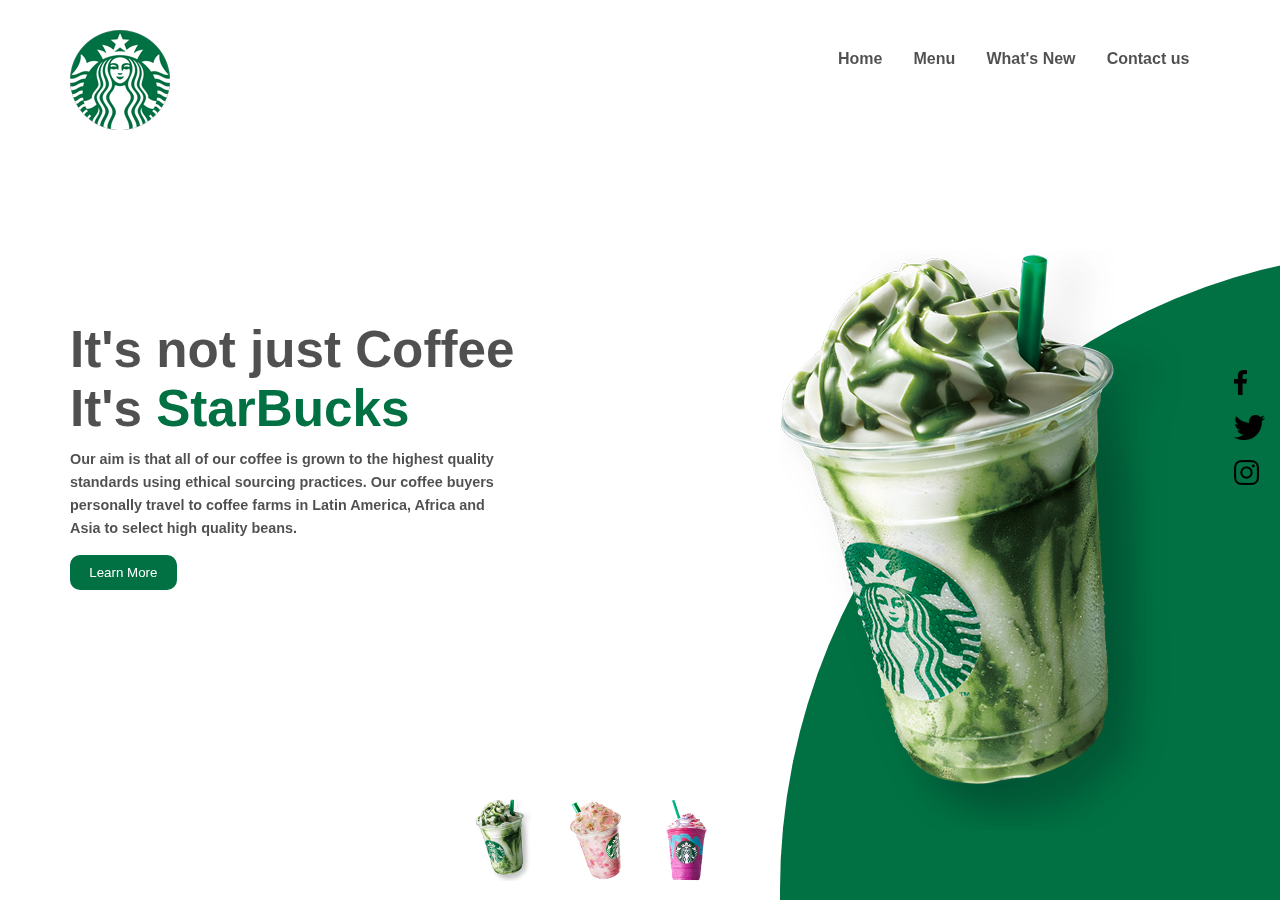
==== Star Bucks/index.html @ e0776c3a "StarBucks" ====
<!DOCTYPE html>
<html lang="en">
<head>
    <meta charset="UTF-8">
    <meta name="viewport" content="width=device-width, initial-scale=1.0">
    <title>StarBucks</title>
    <link rel="stylesheet" href="css/style.css">
</head>
<body>
    <header>
        <div class="center">
        <div class="logo"><img src="assets/logo.png" alt="StarBucks logo">
        </div>
            <nav>
                <a href="#">Home</a>
                <a href="#">Menu</a>
                <a href="#">What's New</a>
                <a href="#">Contact us</a>
            </nav>
        </div>
    </header>
    <main>
        <section class="extra">
            <img src="assets/img1.png" alt="StarBucks Coffe" id="IMG">
        </section>
        <div class="midia">
            <a href="https://www.facebook.com/Starbucks/?" target="_blank"><img src="assets/facebook.png" alt="Facebook"></a>
            <a href="https://twitter.com/starbucks/" target="_blank"><img src="assets/twitter.png" alt="Twitter"></a>
            <a href="https://instagram.com/starbucks" target="_blank"><img src="assets/instagram.png" alt="instagram"></a>
        </div>
        <div class="text">
            <h1>It's not just Coffee It's <span>StarBucks</span></h1>
            <p>Our aim is that all of our coffee is grown to the highest quality standards using ethical sourcing practices. Our coffee buyers personally travel to coffee farms in Latin America, Africa and Asia to select high quality beans.
            </p>
            <button class="more">Learn More</button>
        </div>
    </main>
    <footer>
        <div class="coffees">
            <img src="assets/thumb1.png" alt="StarBucks Coffee 1" onmouseenter="STC1()">
            <img src="assets/thumb2.png" alt="StarBucks Coffee 2" onmouseenter="STC2()">
            <img src="assets/thumb3.png" alt="StarBucks Coffee 3" onmouseenter="STC3()">
        </div>
    </footer>
</body>
</html>
<script>
    const IMG = document.getElementById('IMG')
    const STC1 = ()=>{
        IMG.setAttribute('src',"assets/img1.png" )
    }
    const STC2 = ()=>{
        IMG.setAttribute('src',"assets/img2.png" )
    }
    const STC3 = ()=>{
        IMG.setAttribute('src',"assets/img3.png" )
        IMG.style = 'transition: 0.3s'
    }
</script>
---- Star Bucks/css/style.css ----
*{
margin: 0;
padding: 0;
box-sizing: border-box;
font-family: Verdana, Geneva, Tahoma, sans-serif;
}

body{
    height: 100%;
    overflow-y: hidden;
}

.center{
display: flex;
flex-wrap: wrap;
max-width: 1280px;
margin: 0 auto;
margin-top: 2%;
padding: 0 2%;
}

.logo{
    position: fixed;
    top: 30px;
    left: 70px;
}

nav{
    position: fixed;
    right: 5%;
}

nav a{
    color: rgba(0, 0, 0, 0.685);
    text-decoration: none;
    font-size: 1em;
    font-weight: bold;
    line-height: 50pt;
    margin-right: 20pt;
    transition: 0.3s;
    cursor: pointer;
}

nav a:hover{
    color: black;
}


.extra{
    position: fixed;
    bottom: 0;
    right: 0;
    bottom: -450px;
    right: -500px;
    width: 1000px;
    height: 1100px;
    border-radius: 40em 0 0 0;
    background-color: #017143;
}

#IMG{
    transition: 1s;
}

.midia{
    position: absolute;
    right: 15px;
    top: 370px;
    transition: 0.3s;
}

.midia img{
    display: block;
    height: 45px;
    padding-bottom: 20px ;
    cursor: pointer;
    transition: 0.3s;
}

.midia img:hover{
    height: 50px;
}

.text h1{
    font-size: 3.2em;
    color: rgba(0, 0, 0, 0.685);
}

.text span{
    color: #017143;
}

.text p{
    margin-top: 10px;
    line-height: 23px;
    color: rgba(0, 0, 0, 0.685);
    font-size: 0.9em;
    font-weight: bold;
}

.text{
    width: 35%;
    margin: 0 auto;
    position: fixed;
    top: 320px;
    left: 70px;
}

.more{
    padding: 5px;
    width: 8em;
    height: 2.6em;
    margin-top: 15px;
    border-radius: 10px;
    border: 0;
    background-color: #017143;
    color: white;
    cursor: pointer;
    transition: 0.3s;
}

.more:hover{
    background-color: #007544ec; 
}

.coffees{
    position: absolute;
    bottom: 0;
    right: 550px;
}

.coffees img{
    height: 112px;
    padding: 15px;
    cursor: pointer;
    transition: 0.3s;
}

.coffees img:hover{
    height: 130px;
}

@media screen and (max-width: 970px) and (max-height: 750px) {
    .text{
        top: 220px;
    }
}
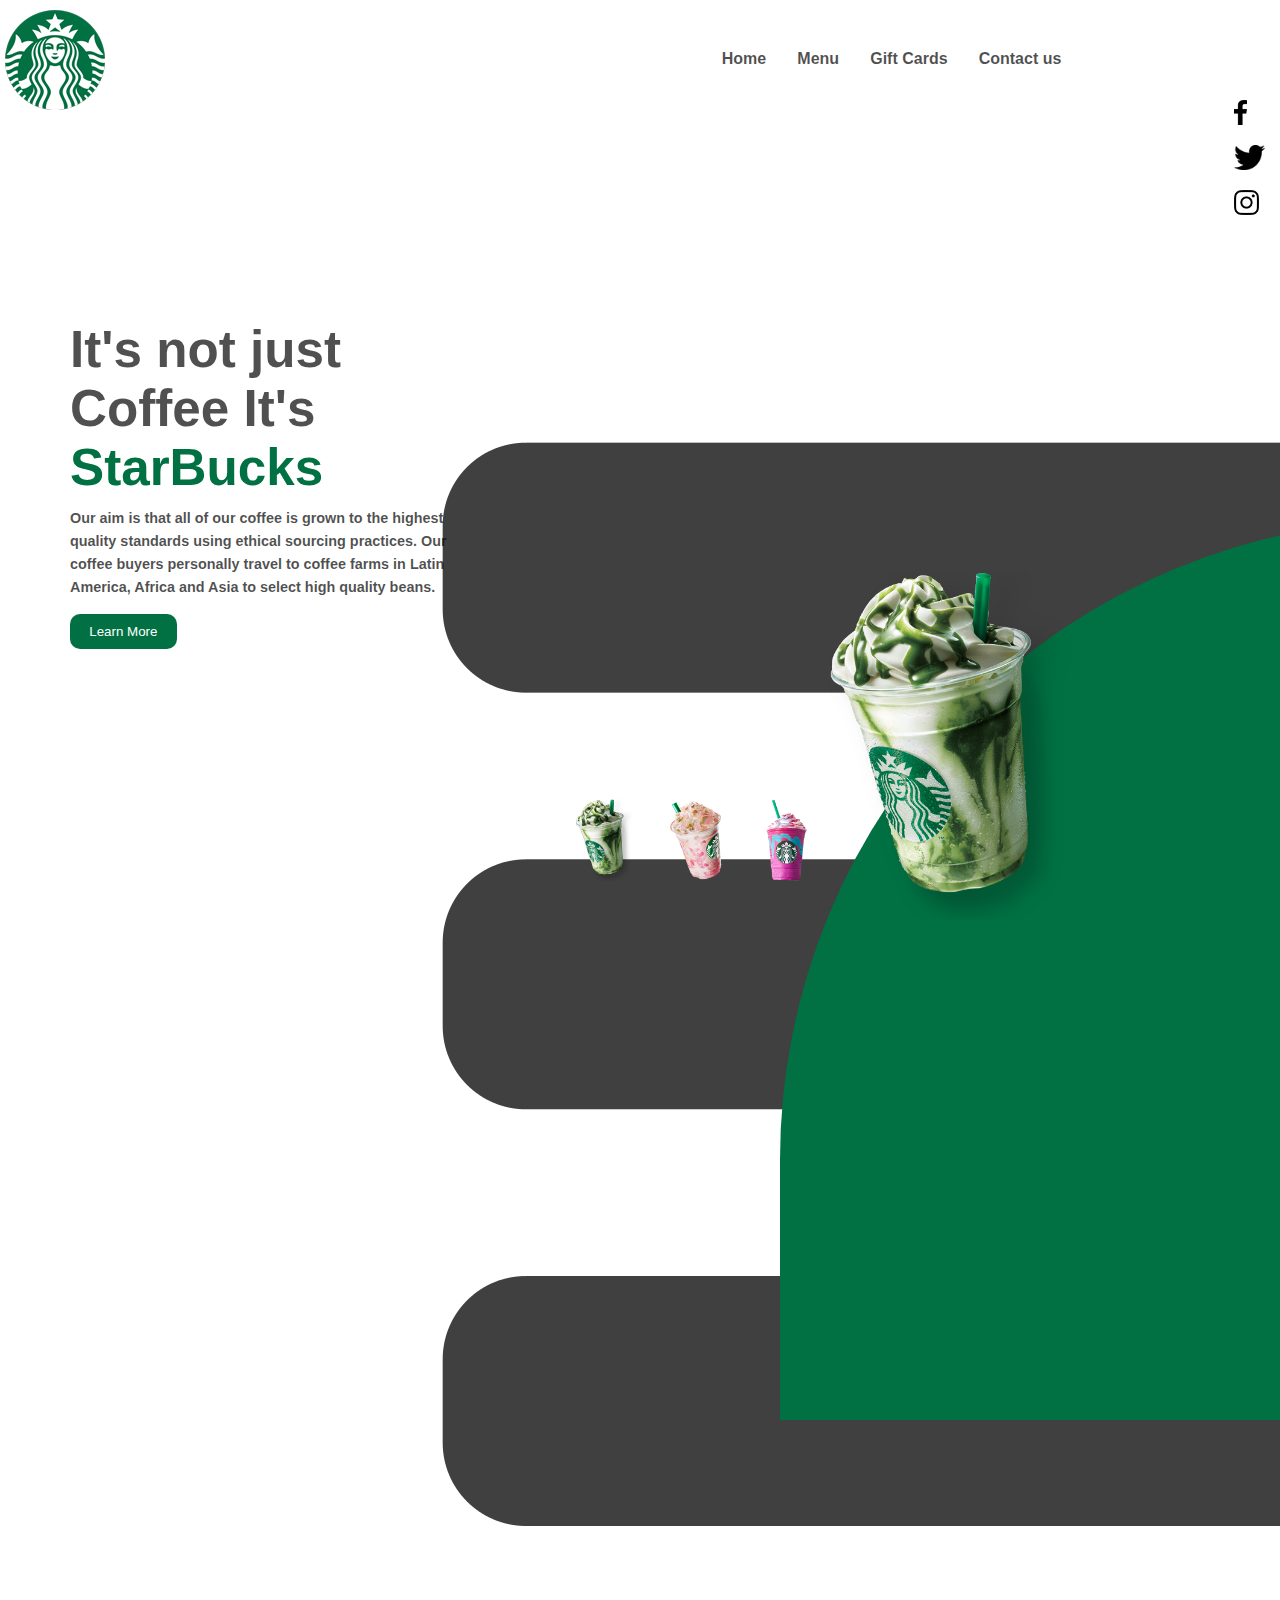
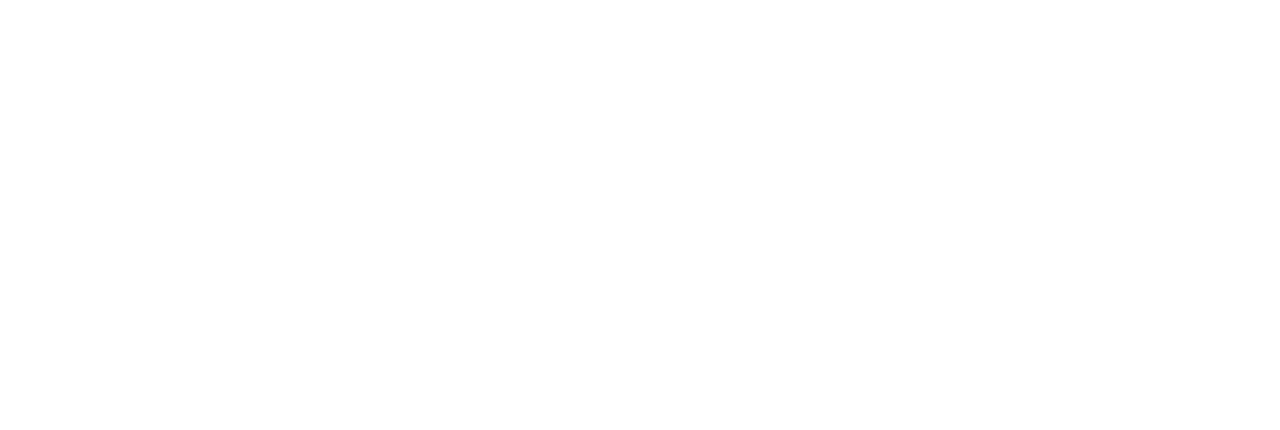
==== commit dbca2148: "projeto finalizado" ====
--- a/Star Bucks/index.html
+++ b/Star Bucks/index.html
@@ -5,17 +5,21 @@
     <meta name="viewport" content="width=device-width, initial-scale=1.0">
     <title>StarBucks</title>
     <link rel="stylesheet" href="css/style.css">
+    
 </head>
 <body>
     <header>
         <div class="center">
         <div class="logo"><img src="assets/logo.png" alt="StarBucks logo">
         </div>
+            <div class="menu">
+                <img src="assets/menu.png" alt="menu" onclick="toggleMenu()" id="menu">
+            </div>
             <nav>
-                <a href="#">Home</a>
-                <a href="#">Menu</a>
-                <a href="#">What's New</a>
-                <a href="#">Contact us</a>
+                <a href="https://www.starbucks.com" target="_blank" >Home</a>
+                <a href="https://www.starbucks.com/menu" target="_blank" >Menu</a>
+                <a href="https://www.starbucks.com/gift" target="_blank" >Gift Cards</a>
+                <a href="https://customerservice.starbucks.com/sbux" target="_blank" >Contact us</a>
             </nav>
         </div>
     </header>
@@ -32,7 +36,7 @@
             <h1>It's not just Coffee It's <span>StarBucks</span></h1>
             <p>Our aim is that all of our coffee is grown to the highest quality standards using ethical sourcing practices. Our coffee buyers personally travel to coffee farms in Latin America, Africa and Asia to select high quality beans.
             </p>
-            <button class="more">Learn More</button>
+            <a href="https://www.starbucks.com/about-us/" target="_blank"><button class="more">Learn More</button></a>
         </div>
     </main>
     <footer>
@@ -42,10 +46,15 @@
             <img src="assets/thumb3.png" alt="StarBucks Coffee 3" onmouseenter="STC3()">
         </div>
     </footer>
-</body>
-</html>
-<script>
+    <script>
+
+        //Variáveis
+
     const IMG = document.getElementById('IMG')
+    const menu = document.querySelector('nav')
+
+        //Trocar imagens
+
     const STC1 = ()=>{
         IMG.setAttribute('src',"assets/img1.png" )
     }
@@ -54,6 +63,8 @@
     }
     const STC3 = ()=>{
         IMG.setAttribute('src',"assets/img3.png" )
-        IMG.style = 'transition: 0.3s'
     }
-</script>+</script>
+
+</body>
+</html>
--- a/Star Bucks/css/style.css
+++ b/Star Bucks/css/style.css
@@ -7,7 +7,7 @@
 
 body{
     height: 100%;
-    overflow-y: hidden;
+
 }
 
 .center{
@@ -20,14 +20,14 @@
 }
 
 .logo{
-    position: fixed;
-    top: 30px;
-    left: 70px;
+    position: absolute;
+    top: 10px;
+    left: 5px;
 }
 
 nav{
-    position: fixed;
-    right: 5%;
+    position: absolute;
+    right: 15%;
 }
 
 nav a{
@@ -48,28 +48,30 @@
 
 .extra{
     position: fixed;
-    bottom: 0;
-    right: 0;
-    bottom: -450px;
+    bottom: -520px;
     right: -500px;
     width: 1000px;
-    height: 1100px;
+    height: 900px;
     border-radius: 40em 0 0 0;
     background-color: #017143;
 }
 
 #IMG{
-    transition: 1s;
+    position: absolute;
+    left: 50px;
+    top: 50px;
+    height: 350px;
 }
 
 .midia{
-    position: absolute;
+    position:absolute;
     right: 15px;
-    top: 370px;
+    top: 100px;
     transition: 0.3s;
 }
 
 .midia img{
+    position: relative;
     display: block;
     height: 45px;
     padding-bottom: 20px ;
@@ -99,9 +101,9 @@
 }
 
 .text{
-    width: 35%;
+    width: 400px;
     margin: 0 auto;
-    position: fixed;
+    position: absolute;
     top: 320px;
     left: 70px;
 }
@@ -111,6 +113,7 @@
     width: 8em;
     height: 2.6em;
     margin-top: 15px;
+    margin-bottom: 5px;
     border-radius: 10px;
     border: 0;
     background-color: #017143;
@@ -126,7 +129,7 @@
 .coffees{
     position: absolute;
     bottom: 0;
-    right: 550px;
+    right: 450px;
 }
 
 .coffees img{
@@ -140,8 +143,149 @@
     height: 130px;
 }
 
-@media screen and (max-width: 970px) and (max-height: 750px) {
+/* Media apenas para alturas */
+
+@media screen and (max-height: 900px) {
+    body{
+        overflow: none;
+    }
+}
+
+@media screen and (max-height: 750px) /* Para telas grandes */ {
+    
+    .text {
+      top: 220px;
+    }
+  }
+
+@media screen and (max-height: 600px) /* O minímo possível para telas grandes */{
+
+    .text {
+        top: 150px;
+      }
+
+    .extra{
+        width: 840px;
+        height: 910px;
+    }
+
+    .coffees{
+        right: 270px;
+    }
+}
+
+    @media screen and (max-height: 432px) {
+        
+        #IMG{
+            height: 350px;
+        }
+
+        .extra{
+            top: 50px;
+        }
+}
+
+    @media screen and (max-height:515px) {
+        .coffees{
+            display: none;
+        }
+    }
+
+/* Media apenas para largura */
+
+@media screen and (max-width: 980px) /*Telas intermediárias*/{
+
+    .extra{
+        width: 850px;
+    }
+
+    .coffees{
+        display: none;
+    }
+}
+
+@media screen and (max-width: 900px) /*Telas itermediárias*/{
+
     .text{
-        top: 220px;
-    }
-}
+        font-size: 15px;
+    }
+}
+
+@media screen and (max-width: 790px) /*Telas itermediárias*/{
+
+    .text{
+        left: 10px;
+    }
+
+    .coffees{
+        right: 300px;
+    }
+}
+
+/* Altura e largura*/
+
+@media screen and (max-width:680px) and (max-height:1280px) {
+
+    #IMG{
+        left: 100px;
+        height: 350px;
+    }
+}
+
+@media screen and (max-width:2000px) and (max-height:522px) {
+    
+    .coffees{
+        display: none;
+    }
+}
+
+/* Mobile */
+
+@media screen and (max-width:620px) and (max-height: 1000px ) {
+
+
+    .logo{
+        top: 100px;
+        left:20px;
+    }
+
+    .midia{
+        position: fixed;
+        float: right;
+    }
+
+    nav{
+        display: block;
+        background-color: #017143;
+        position: fixed;
+        left: 0px;
+        top: 0px;
+        width: 100%;
+        padding-left: 10px;
+        font-size: 93%;
+        text-align: left;
+        box-shadow: 0px 10px 5px rgba(0, 0, 0, 0.171);
+    }
+
+    nav a{
+        color: white;
+        text-decoration: underline;
+    }
+
+    nav a:hover{
+        color: rgba(255, 255, 255, 0.733);
+    }
+
+
+    .extra{
+        display: none;
+    }
+
+    
+    .text{
+        position: relative;
+        margin: 0 auto;
+        font-size: 15px;
+        top: 300px;
+    }
+}
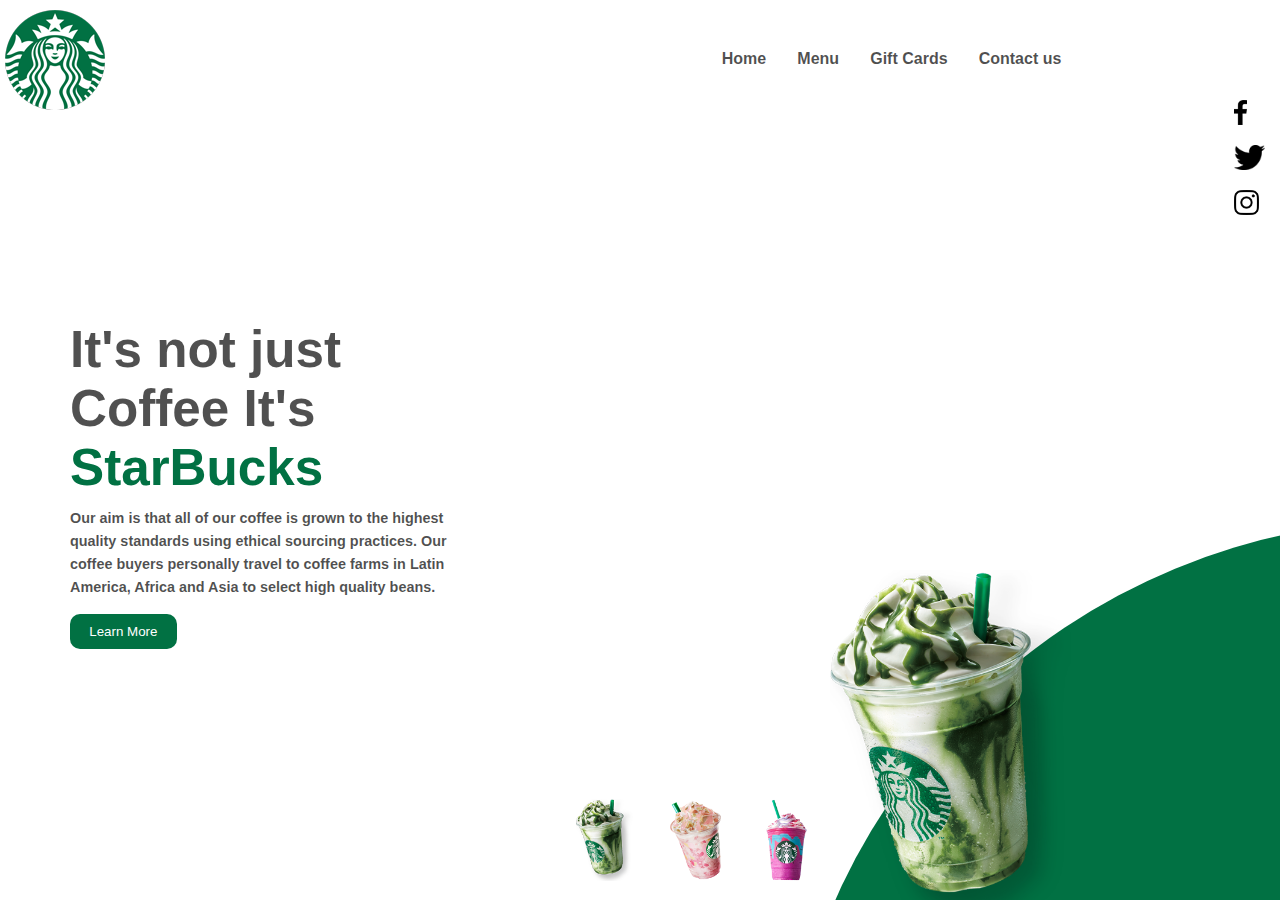
==== commit c4a5a554: "dados os toques finais" ====
--- a/Star Bucks/index.html
+++ b/Star Bucks/index.html
@@ -12,9 +12,6 @@
         <div class="center">
         <div class="logo"><img src="assets/logo.png" alt="StarBucks logo">
         </div>
-            <div class="menu">
-                <img src="assets/menu.png" alt="menu" onclick="toggleMenu()" id="menu">
-            </div>
             <nav>
                 <a href="https://www.starbucks.com" target="_blank" >Home</a>
                 <a href="https://www.starbucks.com/menu" target="_blank" >Menu</a>
@@ -27,18 +24,23 @@
         <section class="extra">
             <img src="assets/img1.png" alt="StarBucks Coffe" id="IMG">
         </section>
+            <!-- Redes sociais -->
         <div class="midia">
             <a href="https://www.facebook.com/Starbucks/?" target="_blank"><img src="assets/facebook.png" alt="Facebook"></a>
             <a href="https://twitter.com/starbucks/" target="_blank"><img src="assets/twitter.png" alt="Twitter"></a>
             <a href="https://instagram.com/starbucks" target="_blank"><img src="assets/instagram.png" alt="instagram"></a>
         </div>
+
+            <!-- Texto da página -->
         <div class="text">
             <h1>It's not just Coffee It's <span>StarBucks</span></h1>
             <p>Our aim is that all of our coffee is grown to the highest quality standards using ethical sourcing practices. Our coffee buyers personally travel to coffee farms in Latin America, Africa and Asia to select high quality beans.
             </p>
             <a href="https://www.starbucks.com/about-us/" target="_blank"><button class="more">Learn More</button></a>
         </div>
+
     </main>
+
     <footer>
         <div class="coffees">
             <img src="assets/thumb1.png" alt="StarBucks Coffee 1" onmouseenter="STC1()">
@@ -46,6 +48,7 @@
             <img src="assets/thumb3.png" alt="StarBucks Coffee 3" onmouseenter="STC3()">
         </div>
     </footer>
+
     <script>
 
         //Variáveis
--- a/Star Bucks/css/style.css
+++ b/Star Bucks/css/style.css
@@ -1,3 +1,5 @@
+/* CSS príncipal */
+
 *{
 margin: 0;
 padding: 0;
@@ -151,7 +153,7 @@
     }
 }
 
-@media screen and (max-height: 750px) /* Para telas grandes */ {
+@media screen and (max-height: 750px){
     
     .text {
       top: 220px;
@@ -173,6 +175,14 @@
         right: 270px;
     }
 }
+
+    @media screen and (max-height:515px) {
+
+    .coffees{
+        display: none;
+    }
+}
+
 
     @media screen and (max-height: 432px) {
         
@@ -184,16 +194,9 @@
             top: 50px;
         }
 }
-
-    @media screen and (max-height:515px) {
-        .coffees{
-            display: none;
-        }
-    }
-
 /* Media apenas para largura */
 
-@media screen and (max-width: 980px) /*Telas intermediárias*/{
+@media screen and (max-width: 980px){
 
     .extra{
         width: 850px;
@@ -204,14 +207,14 @@
     }
 }
 
-@media screen and (max-width: 900px) /*Telas itermediárias*/{
+@media screen and (max-width: 900px){
 
     .text{
         font-size: 15px;
     }
 }
 
-@media screen and (max-width: 790px) /*Telas itermediárias*/{
+@media screen and (max-width: 790px){
 
     .text{
         left: 10px;
@@ -223,6 +226,13 @@
 }
 
 /* Altura e largura*/
+
+@media screen and (max-width:2000px) and (max-height:522px) {
+    
+    .coffees{
+        display: none;
+    }
+}
 
 @media screen and (max-width:680px) and (max-height:1280px) {
 
@@ -232,14 +242,7 @@
     }
 }
 
-@media screen and (max-width:2000px) and (max-height:522px) {
-    
-    .coffees{
-        display: none;
-    }
-}
-
-/* Mobile */
+/* Mobile e telas extremamente pequenas */
 
 @media screen and (max-width:620px) and (max-height: 1000px ) {
 
@@ -250,19 +253,20 @@
     }
 
     .midia{
-        position: fixed;
+        position: static;
+        margin-top: 100px;
         float: right;
     }
 
     nav{
         display: block;
         background-color: #017143;
-        position: fixed;
+        position: absolute;
         left: 0px;
         top: 0px;
-        width: 100%;
+        width: 110%;
         padding-left: 10px;
-        font-size: 93%;
+        font-size: 12px;
         text-align: left;
         box-shadow: 0px 10px 5px rgba(0, 0, 0, 0.171);
     }
@@ -283,8 +287,9 @@
 
     
     .text{
-        position: relative;
+        position: absolute;
         margin: 0 auto;
+        width: 340px;
         font-size: 15px;
         top: 300px;
     }
